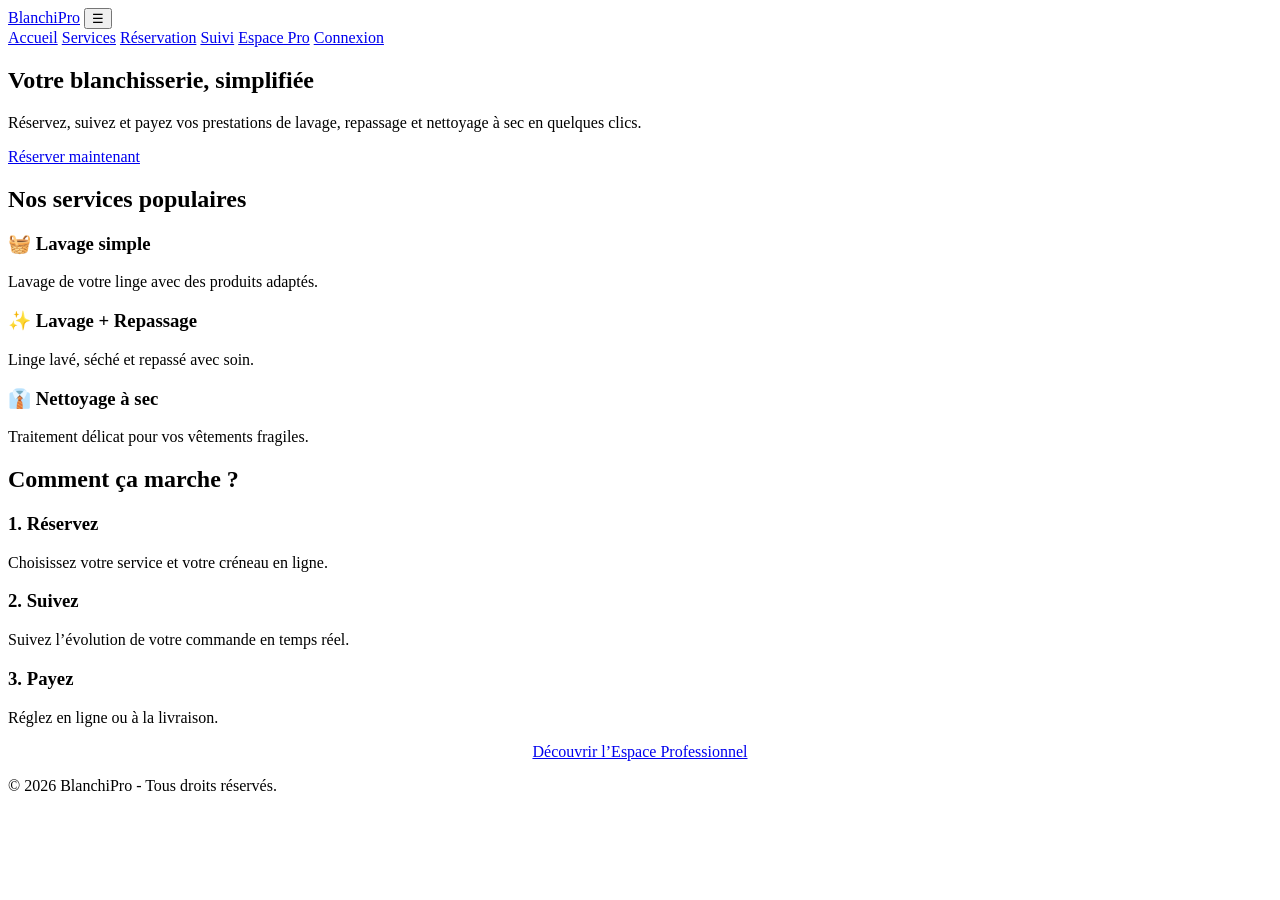
==== index.html @ 1d5f82df "Create index.html" ====
<!DOCTYPE html>
<html lang="fr">
<head>
  <meta charset="UTF-8">
  <meta name="viewport" content="width=device-width, initial-scale=1.0">
  <title>BlanchiPro - Plateforme de blanchisserie</title>
  <link rel="stylesheet" href="css/style.css">
</head>
<body>
  <header class="navbar">
    <div class="container nav-container">
      <a href="index.html" class="logo">BlanchiPro</a>
      <button class="nav-toggle" id="navToggle" aria-label="Menu">☰</button>
      <nav class="nav-menu" id="navMenu">
        <a href="index.html" class="active">Accueil</a>
        <a href="services.html">Services</a>
        <a href="reservation.html">Réservation</a>
        <a href="suivi.html">Suivi</a>
        <a href="espace-pro.html">Espace Pro</a>
        <a href="login.html" class="btn btn-outline">Connexion</a>
      </nav>
    </div>
  </header>

  <section class="hero">
    <div class="container">
      <h1>Votre blanchisserie, simplifiée</h1>
      <p>Réservez, suivez et payez vos prestations de lavage, repassage et nettoyage à sec en quelques clics.</p>
      <a href="reservation.html" class="btn">Réserver maintenant</a>
    </div>
  </section>

  <section class="section">
    <div class="container">
      <h2 class="section-title">Nos services populaires</h2>
      <div class="grid grid-3">
        <div class="card">
          <h3>🧺 Lavage simple</h3>
          <p>Lavage de votre linge avec des produits adaptés.</p>
        </div>
        <div class="card">
          <h3>✨ Lavage + Repassage</h3>
          <p>Linge lavé, séché et repassé avec soin.</p>
        </div>
        <div class="card">
          <h3>👔 Nettoyage à sec</h3>
          <p>Traitement délicat pour vos vêtements fragiles.</p>
        </div>
      </div>
    </div>
  </section>

  <section class="section">
    <div class="container">
      <h2 class="section-title">Comment ça marche ?</h2>
      <div class="grid grid-3">
        <div class="card">
          <h3>1. Réservez</h3>
          <p>Choisissez votre service et votre créneau en ligne.</p>
        </div>
        <div class="card">
          <h3>2. Suivez</h3>
          <p>Suivez l’évolution de votre commande en temps réel.</p>
        </div>
        <div class="card">
          <h3>3. Payez</h3>
          <p>Réglez en ligne ou à la livraison.</p>
        </div>
      </div>
    </div>
  </section>

  <section class="section">
    <div class="container" style="text-align:center;">
      <a href="espace-pro.html" class="btn btn-primary">Découvrir l’Espace Professionnel</a>
    </div>
  </section>

  <footer class="footer">
    <div class="container">
      <p>&copy; 2026 BlanchiPro - Tous droits réservés.</p>
    </div>
  </footer>

  <script src="js/main.js"></script>
</body>
</html>
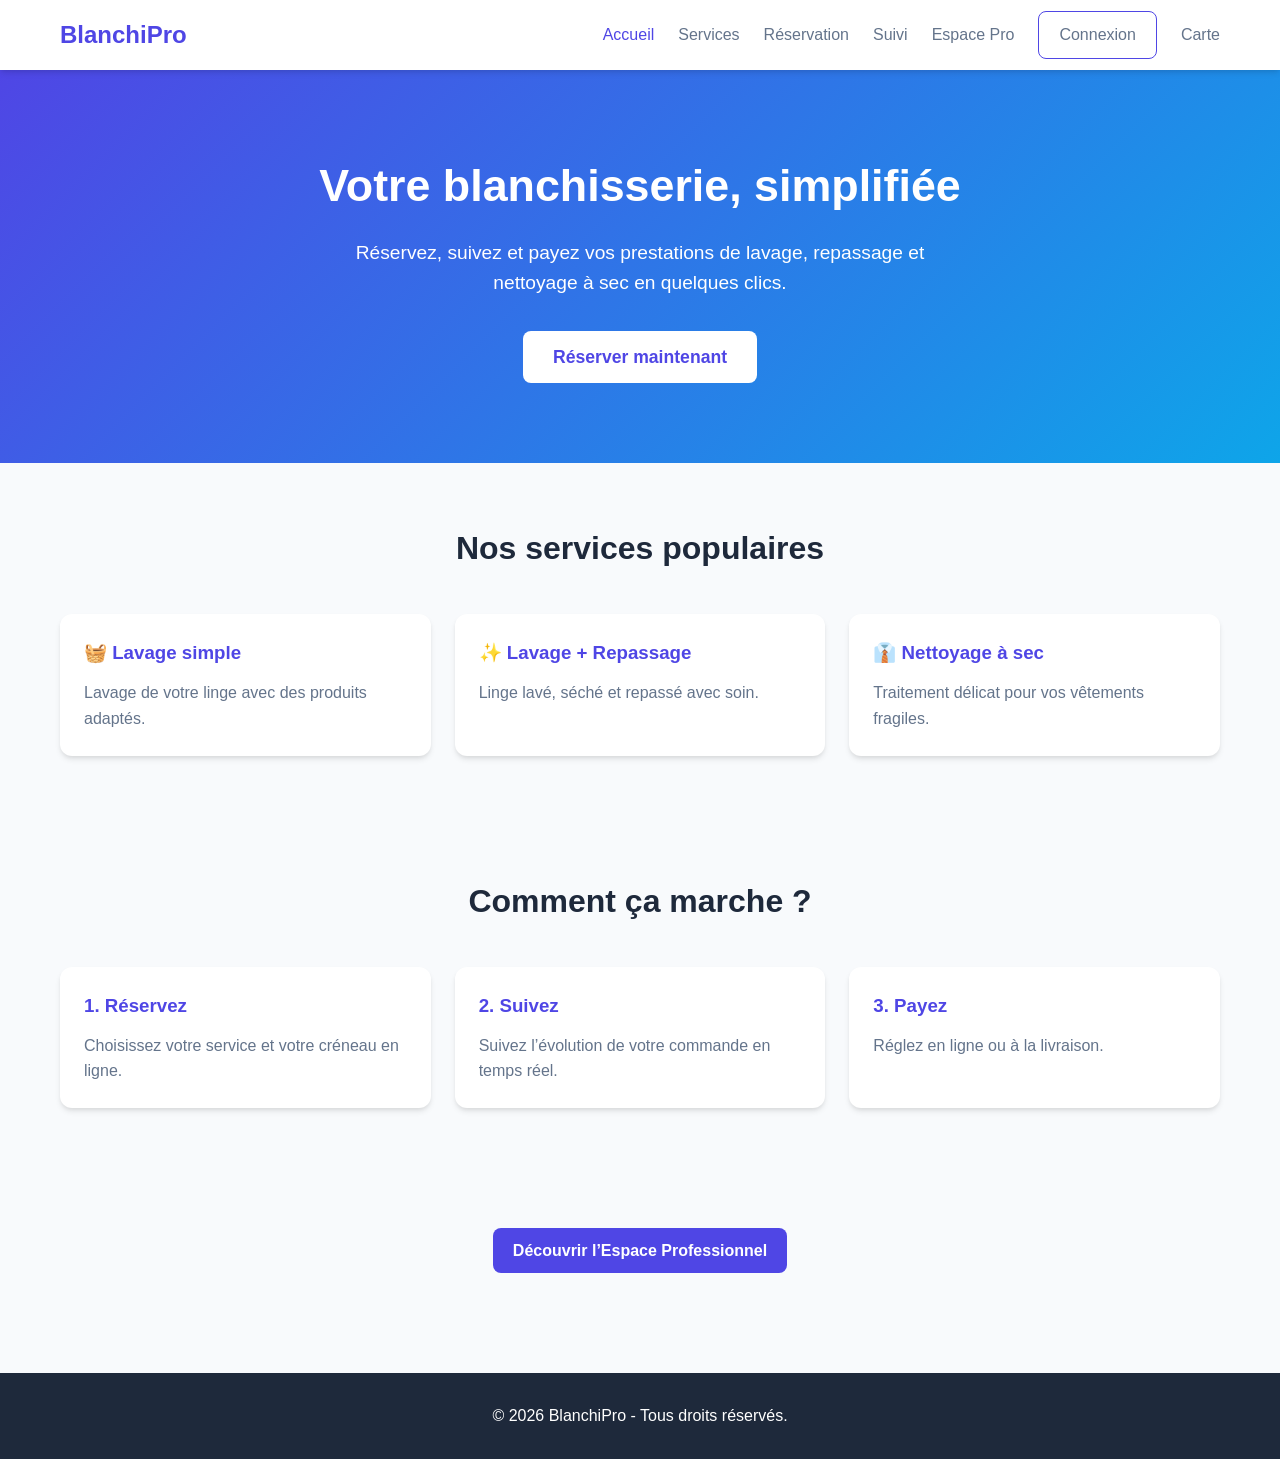
==== commit 24c525bd: "Update index.html" ====
--- a/index.html
+++ b/index.html
@@ -18,6 +18,7 @@
         <a href="suivi.html">Suivi</a>
         <a href="espace-pro.html">Espace Pro</a>
         <a href="login.html" class="btn btn-outline">Connexion</a>
+        <a href="map.html">Carte</a>
       </nav>
     </div>
   </header>
@@ -84,4 +85,4 @@
 
   <script src="js/main.js"></script>
 </body>
-</html>+</html>
--- a/css/style.css
+++ b/css/style.css
@@ -0,0 +1,485 @@
+:root {
+  --primary: #4F46E5;
+  --primary-dark: #3730A3;
+  --secondary: #0EA5E9;
+  --accent: #10B981;
+  --bg: #F8FAFC;
+  --white: #FFFFFF;
+  --text: #1E293B;
+  --text-light: #64748B;
+  --border: #E2E8F0;
+  --shadow: 0 4px 6px -1px rgba(0,0,0,0.1), 0 2px 4px -1px rgba(0,0,0,0.06);
+  --radius: 12px;
+}
+
+* {
+  margin: 0;
+  padding: 0;
+  box-sizing: border-box;
+}
+
+body {
+  font-family: 'Segoe UI', Tahoma, Geneva, Verdana, sans-serif;
+  background: var(--bg);
+  color: var(--text);
+  line-height: 1.6;
+}
+
+.container {
+  max-width: 1200px;
+  margin: 0 auto;
+  padding: 0 20px;
+}
+
+a {
+  text-decoration: none;
+  color: inherit;
+}
+
+/* Navbar */
+.navbar {
+  background: var(--white);
+  box-shadow: var(--shadow);
+  position: sticky;
+  top: 0;
+  z-index: 50;
+}
+
+.nav-container {
+  display: flex;
+  align-items: center;
+  justify-content: space-between;
+  height: 70px;
+}
+
+.logo {
+  font-size: 1.5rem;
+  font-weight: 700;
+  color: var(--primary);
+}
+
+.nav-menu {
+  display: flex;
+  gap: 24px;
+  align-items: center;
+}
+
+.nav-menu a {
+  font-weight: 500;
+  color: var(--text-light);
+  transition: color 0.2s;
+}
+
+.nav-menu a:hover,
+.nav-menu a.active {
+  color: var(--primary);
+}
+
+.btn {
+  display: inline-block;
+  padding: 10px 20px;
+  border-radius: 8px;
+  font-weight: 600;
+  cursor: pointer;
+  border: none;
+  transition: 0.2s;
+  text-align: center;
+}
+
+.btn-primary {
+  background: var(--primary);
+  color: white;
+}
+
+.btn-primary:hover {
+  background: var(--primary-dark);
+}
+
+.btn-outline {
+  background: transparent;
+  border: 1px solid var(--primary);
+  color: var(--primary);
+}
+
+.btn-outline:hover {
+  background: var(--primary);
+  color: white;
+}
+
+.nav-toggle {
+  display: none;
+  background: none;
+  border: none;
+  font-size: 1.8rem;
+  cursor: pointer;
+  color: var(--text);
+}
+
+/* Hero */
+.hero {
+  background: linear-gradient(135deg, #4F46E5 0%, #0EA5E9 100%);
+  color: white;
+  padding: 80px 0;
+  text-align: center;
+}
+
+.hero h1 {
+  font-size: 2.8rem;
+  margin-bottom: 16px;
+}
+
+.hero p {
+  font-size: 1.2rem;
+  max-width: 600px;
+  margin: 0 auto 32px;
+}
+
+.hero .btn {
+  background: white;
+  color: var(--primary);
+  font-size: 1.1rem;
+  padding: 12px 30px;
+}
+
+.hero .btn:hover {
+  background: var(--bg);
+}
+
+/* Sections */
+.section {
+  padding: 60px 0;
+}
+
+.section-title {
+  text-align: center;
+  font-size: 2rem;
+  margin-bottom: 40px;
+}
+
+.grid {
+  display: grid;
+  gap: 24px;
+}
+
+.grid-3 {
+  grid-template-columns: repeat(3, 1fr);
+}
+
+.grid-4 {
+  grid-template-columns: repeat(4, 1fr);
+}
+
+.card {
+  background: white;
+  border-radius: var(--radius);
+  padding: 24px;
+  box-shadow: var(--shadow);
+}
+
+.card h3 {
+  margin-bottom: 12px;
+  color: var(--primary);
+}
+
+.card p {
+  color: var(--text-light);
+}
+
+/* Forms */
+.form-group {
+  margin-bottom: 20px;
+}
+
+.form-group label {
+  display: block;
+  margin-bottom: 6px;
+  font-weight: 500;
+}
+
+.form-group input,
+.form-group select,
+.form-group textarea {
+  width: 100%;
+  padding: 12px;
+  border: 1px solid var(--border);
+  border-radius: 8px;
+  font-size: 1rem;
+}
+
+.form-row {
+  display: grid;
+  grid-template-columns: 1fr 1fr;
+  gap: 16px;
+}
+
+.alert {
+  padding: 16px;
+  border-radius: 8px;
+  margin-bottom: 20px;
+  font-weight: 500;
+}
+
+.alert-success {
+  background: #D1FAE5;
+  color: #065F46;
+  border: 1px solid #A7F3D0;
+}
+
+.hidden {
+  display: none;
+}
+
+/* Login tabs */
+.login-tabs {
+  display: flex;
+  gap: 12px;
+  margin-bottom: 20px;
+}
+
+.login-tab {
+  padding: 10px 20px;
+  border-radius: 8px;
+  cursor: pointer;
+  font-weight: 600;
+  background: #F1F5F9;
+  color: var(--text-light);
+  border: none;
+}
+
+.login-tab.active {
+  background: var(--primary);
+  color: white;
+}
+
+/* Steps */
+.steps {
+  display: flex;
+  justify-content: space-between;
+  margin: 40px 0;
+  flex-wrap: wrap;
+}
+
+.step {
+  flex: 1;
+  text-align: center;
+  position: relative;
+}
+
+.step::before {
+  content: '';
+  position: absolute;
+  top: 15px;
+  left: 0;
+  right: 0;
+  height: 2px;
+  background: var(--border);
+  z-index: 0;
+}
+
+.step:first-child::before {
+  left: 50%;
+}
+
+.step:last-child::before {
+  right: 50%;
+}
+
+.step-dot {
+  width: 30px;
+  height: 30px;
+  border-radius: 50%;
+  background: var(--border);
+  color: white;
+  display: flex;
+  align-items: center;
+  justify-content: center;
+  margin: 0 auto 10px;
+  position: relative;
+  z-index: 1;
+  font-weight: bold;
+}
+
+.step.active .step-dot {
+  background: var(--primary);
+}
+
+.step.done .step-dot {
+  background: var(--accent);
+}
+
+.step-label {
+  font-size: 0.9rem;
+  color: var(--text-light);
+}
+
+/* Tables */
+.table-container {
+  overflow-x: auto;
+}
+
+table {
+  width: 100%;
+  border-collapse: collapse;
+  background: white;
+  border-radius: var(--radius);
+  overflow: hidden;
+  box-shadow: var(--shadow);
+}
+
+th,
+td {
+  padding: 14px 16px;
+  text-align: left;
+  border-bottom: 1px solid var(--border);
+}
+
+th {
+  background: #F1F5F9;
+  color: var(--text-light);
+  font-weight: 600;
+}
+
+tr:hover {
+  background: #F8FAFC;
+}
+
+.badge {
+  display: inline-block;
+  padding: 4px 12px;
+  border-radius: 20px;
+  font-size: 0.8rem;
+  font-weight: 600;
+}
+
+.badge-success {
+  background: #D1FAE5;
+  color: #065F46;
+}
+
+.badge-warning {
+  background: #FEF3C7;
+  color: #92400E;
+}
+
+.badge-info {
+  background: #DBEAFE;
+  color: #1E40AF;
+}
+
+/* Dashboard */
+.dashboard {
+  display: grid;
+  grid-template-columns: 250px 1fr;
+  gap: 24px;
+  min-height: calc(100vh - 70px);
+  padding: 24px 0;
+}
+
+.sidebar {
+  background: white;
+  border-radius: var(--radius);
+  padding: 20px;
+  box-shadow: var(--shadow);
+}
+
+.sidebar a {
+  display: block;
+  padding: 10px 12px;
+  border-radius: 8px;
+  margin-bottom: 8px;
+  color: var(--text-light);
+  font-weight: 500;
+}
+
+.sidebar a.active,
+.sidebar a:hover {
+  background: #EEF2FF;
+  color: var(--primary);
+}
+
+.dashboard-main h1 {
+  margin-bottom: 24px;
+}
+
+.stats-grid {
+  display: grid;
+  grid-template-columns: repeat(4, 1fr);
+  gap: 20px;
+  margin-bottom: 30px;
+}
+
+.stat-card {
+  background: white;
+  border-radius: var(--radius);
+  padding: 20px;
+  box-shadow: var(--shadow);
+  text-align: center;
+}
+
+.stat-card .number {
+  font-size: 2rem;
+  font-weight: 700;
+  color: var(--primary);
+}
+
+.stat-card .label {
+  color: var(--text-light);
+}
+
+/* Footer */
+.footer {
+  background: var(--text);
+  color: white;
+  padding: 30px 0;
+  text-align: center;
+  margin-top: 40px;
+}
+
+.footer a {
+  color: #93C5FD;
+}
+
+/* Responsive */
+@media (max-width: 900px) {
+  .grid-3,
+  .grid-4 {
+    grid-template-columns: 1fr 1fr;
+  }
+  .stats-grid {
+    grid-template-columns: 1fr 1fr;
+  }
+  .dashboard {
+    grid-template-columns: 1fr;
+  }
+}
+
+@media (max-width: 600px) {
+  .grid-3,
+  .grid-4,
+  .form-row {
+    grid-template-columns: 1fr;
+  }
+  .stats-grid {
+    grid-template-columns: 1fr;
+  }
+  .nav-menu {
+    display: none;
+    flex-direction: column;
+    position: absolute;
+    top: 70px;
+    left: 0;
+    right: 0;
+    background: white;
+    padding: 20px;
+    box-shadow: var(--shadow);
+  }
+  .nav-menu.open {
+    display: flex;
+  }
+  .nav-toggle {
+    display: block;
+  }
+  .hero h1 {
+    font-size: 2rem;
+  }
+}
